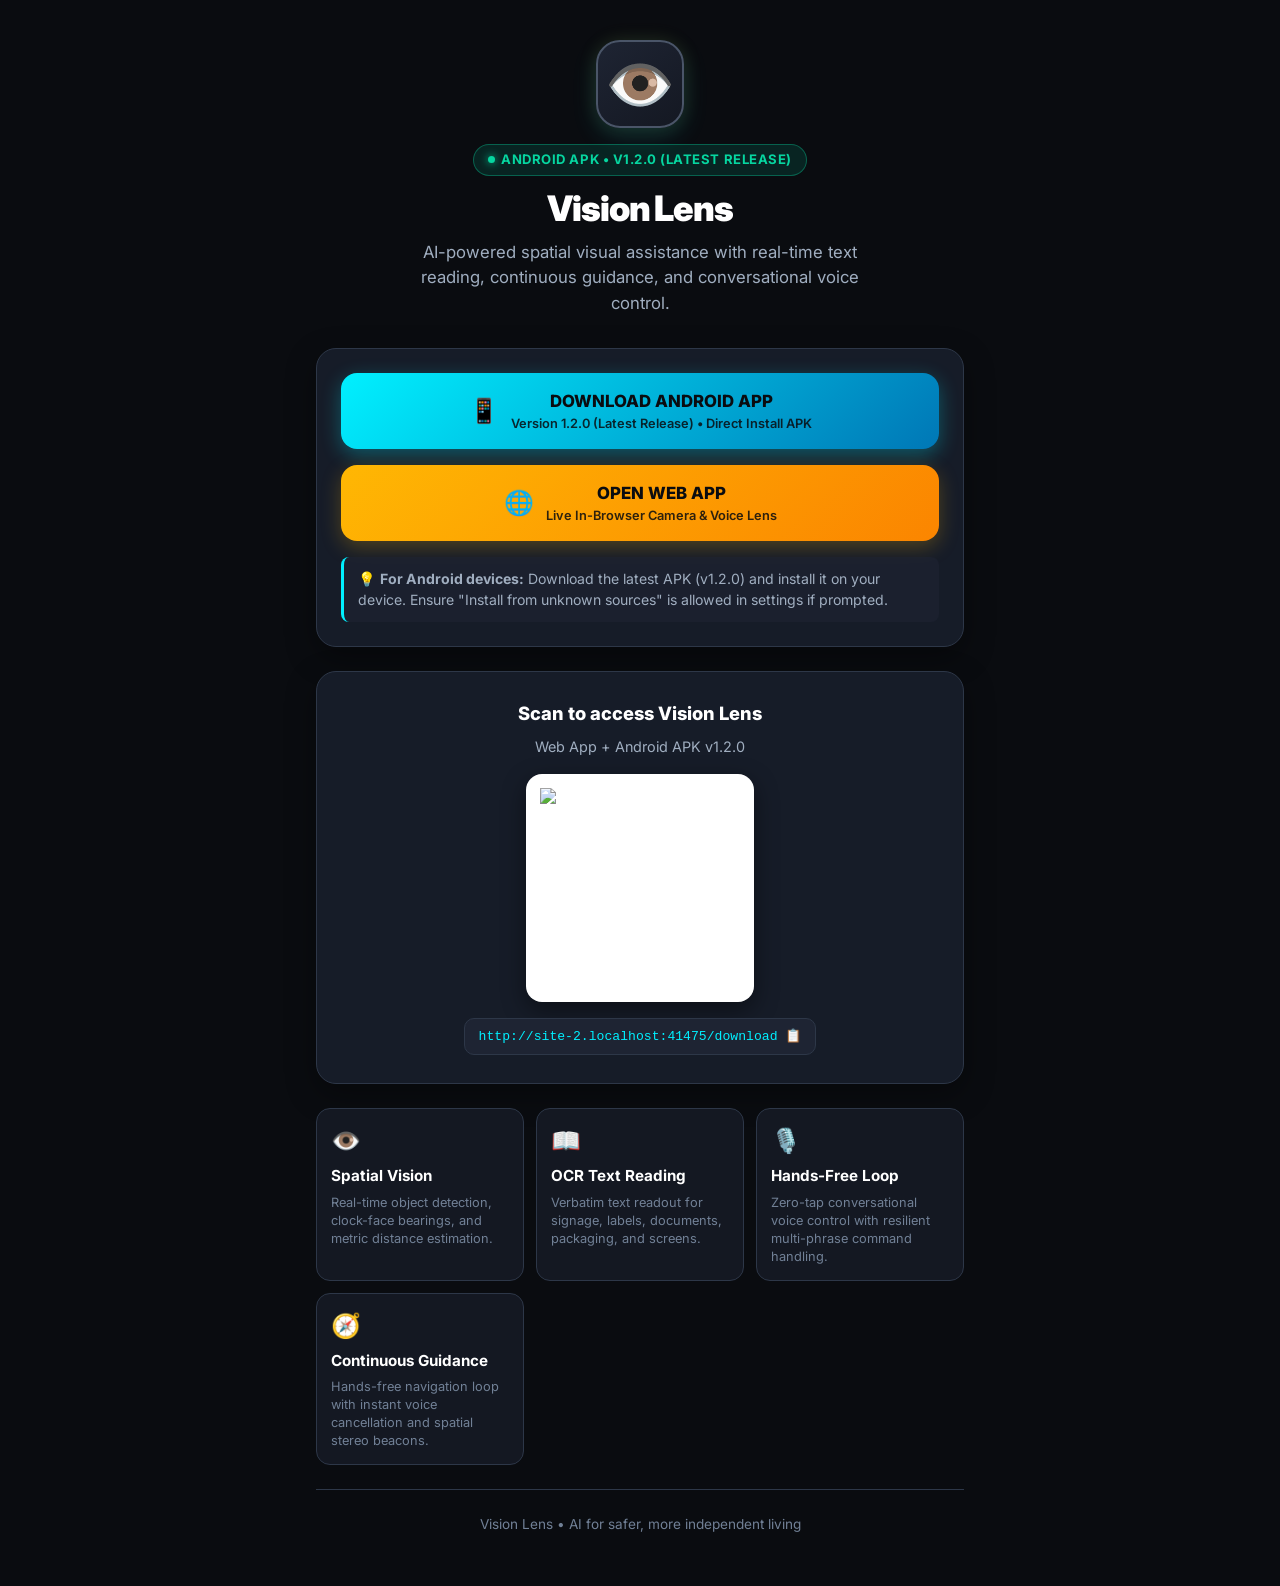
==== templates/download.html @ 53a80651 "Initial Vision Lens Hackathon Edition" ====
<!DOCTYPE html>
<html lang="en">
<head>
  <meta charset="UTF-8">
  <meta name="viewport" content="width=device-width, initial-scale=1.0, maximum-scale=1.0, user-scalable=no">
  <title>Download Vision Lens • AI Visual Assistant</title>
  <meta name="description" content="Download the Vision Lens Android App or launch the live Web App for AI-powered real-time spatial computer vision and voice guidance.">
  <!-- Google Fonts: Inter -->
  <link rel="preconnect" href="https://fonts.googleapis.com">
  <link rel="preconnect" href="https://fonts.gstatic.com" crossorigin>
  <link href="https://fonts.googleapis.com/css2?family=Inter:wght@400;500;600;700;800;900&display=swap" rel="stylesheet">
  <link rel="stylesheet" href="/static/style.css">
  <style>
    /* Dedicated Styles for Download Portal */
    .download-container {
      width: 100%;
      max-width: 680px;
      min-height: 100vh;
      display: flex;
      flex-direction: column;
      padding: 24px 16px 40px;
      gap: 24px;
      margin: 0 auto;
    }

    .hero-section {
      text-align: center;
      display: flex;
      flex-direction: column;
      align-items: center;
      gap: 12px;
      padding: 16px 8px 8px;
    }

    .app-icon-badge {
      font-size: 3.5rem;
      width: 88px;
      height: 88px;
      background: linear-gradient(145deg, #1e2433, #141822);
      border: 2px solid var(--border-active, #4a5568);
      border-radius: 24px;
      display: flex;
      align-items: center;
      justify-content: center;
      box-shadow: 0 8px 24px rgba(0, 240, 255, 0.15), 0 0 20px rgba(255, 183, 3, 0.1);
      margin-bottom: 4px;
    }

    .hero-title {
      font-size: 2.2rem;
      font-weight: 900;
      letter-spacing: -0.03em;
      color: #ffffff;
      line-height: 1.15;
    }

    .hero-subtitle {
      font-size: 1.05rem;
      color: var(--text-secondary, #a0aec0);
      max-width: 460px;
      line-height: 1.5;
    }

    .version-pill {
      display: inline-flex;
      align-items: center;
      gap: 6px;
      background: rgba(6, 214, 160, 0.12);
      color: #06d6a0;
      border: 1px solid rgba(6, 214, 160, 0.35);
      border-radius: 9999px;
      padding: 5px 14px;
      font-size: 0.82rem;
      font-weight: 700;
      letter-spacing: 0.04em;
      text-transform: uppercase;
    }

    .version-pill::before {
      content: "";
      width: 7px;
      height: 7px;
      background-color: #06d6a0;
      border-radius: 50%;
      box-shadow: 0 0 8px #06d6a0;
    }

    /* Actions Grid */
    .download-actions-card {
      background: var(--bg-card, #161c28);
      border: 1px solid var(--border-subtle, #2d3748);
      border-radius: var(--radius-lg, 20px);
      padding: 24px;
      display: flex;
      flex-direction: column;
      gap: 16px;
      box-shadow: 0 10px 30px rgba(0, 0, 0, 0.35);
    }

    .btn-action-large {
      display: flex;
      align-items: center;
      justify-content: center;
      gap: 12px;
      padding: 16px 20px;
      border-radius: 16px;
      font-size: 1.05rem;
      font-weight: 800;
      text-decoration: none;
      text-align: center;
      transition: transform 0.15s ease, box-shadow 0.2s ease, filter 0.2s ease;
      cursor: pointer;
      border: none;
    }

    .btn-action-large:active {
      transform: scale(0.98);
    }

    .btn-download-apk {
      background: linear-gradient(135deg, #00f0ff 0%, #0077b6 100%);
      color: #0a0c10;
      box-shadow: 0 6px 20px rgba(0, 240, 255, 0.3);
    }

    .btn-download-apk:hover {
      filter: brightness(1.1);
      box-shadow: 0 8px 26px rgba(0, 240, 255, 0.45);
    }

    .btn-open-web {
      background: linear-gradient(135deg, #ffb703 0%, #fb8500 100%);
      color: #0a0c10;
      box-shadow: 0 6px 20px rgba(255, 183, 3, 0.25);
    }

    .btn-open-web:hover {
      filter: brightness(1.1);
      box-shadow: 0 8px 26px rgba(255, 183, 3, 0.4);
    }

    .button-subtext {
      font-size: 0.8rem;
      font-weight: 600;
      opacity: 0.85;
      display: block;
    }

    .note-box {
      background: rgba(30, 36, 51, 0.6);
      border-left: 3px solid #00f0ff;
      border-radius: 8px;
      padding: 12px 14px;
      font-size: 0.88rem;
      color: var(--text-secondary, #a0aec0);
      line-height: 1.45;
    }

    /* QR Code Section */
    .qr-card {
      background: var(--bg-card, #161c28);
      border: 1px solid var(--border-subtle, #2d3748);
      border-radius: var(--radius-lg, 20px);
      padding: 28px 20px;
      display: flex;
      flex-direction: column;
      align-items: center;
      text-align: center;
      gap: 16px;
      box-shadow: 0 10px 30px rgba(0, 0, 0, 0.35);
    }

    .qr-badge-title {
      font-size: 1.15rem;
      font-weight: 800;
      color: #ffffff;
    }

    .qr-subtitle {
      font-size: 0.9rem;
      color: var(--text-secondary, #a0aec0);
      margin-top: -8px;
    }

    .qr-frame {
      background: #ffffff;
      padding: 14px;
      border-radius: 16px;
      box-shadow: 0 8px 24px rgba(0, 0, 0, 0.45);
      display: flex;
      align-items: center;
      justify-content: center;
      width: 228px;
      height: 228px;
    }

    .qr-frame img, .qr-frame canvas {
      display: block;
      width: 200px !important;
      height: 200px !important;
    }

    .qr-url-pill {
      background: var(--bg-surface-elevated, #1e2433);
      border: 1px solid var(--border-subtle, #2d3748);
      border-radius: 10px;
      padding: 8px 14px;
      font-size: 0.82rem;
      color: #00f0ff;
      font-family: monospace;
      word-break: break-all;
      max-width: 90%;
      cursor: pointer;
      transition: background 0.2s ease;
    }

    .qr-url-pill:hover {
      background: rgba(0, 240, 255, 0.1);
    }

    /* Highlights Grid */
    .features-grid {
      display: grid;
      grid-template-columns: repeat(auto-fit, minmax(180px, 1fr));
      gap: 12px;
    }

    .feature-card {
      background: var(--bg-surface, #141822);
      border: 1px solid var(--border-subtle, #2d3748);
      border-radius: var(--radius-md, 14px);
      padding: 14px;
      display: flex;
      flex-direction: column;
      gap: 6px;
    }

    .feature-icon {
      font-size: 1.5rem;
    }

    .feature-title {
      font-size: 0.95rem;
      font-weight: 700;
      color: #ffffff;
    }

    .feature-desc {
      font-size: 0.8rem;
      color: var(--text-muted, #718096);
      line-height: 1.4;
    }

    /* Footer */
    .download-footer {
      text-align: center;
      padding: 24px 12px 12px;
      font-size: 0.85rem;
      color: var(--text-muted, #718096);
      border-top: 1px solid var(--border-subtle, #2d3748);
      margin-top: auto;
    }

    @media (max-width: 480px) {
      .hero-title {
        font-size: 1.85rem;
      }
      .download-actions-card {
        padding: 18px 16px;
      }
      .qr-card {
        padding: 22px 16px;
      }
      .qr-frame {
        width: 208px;
        height: 208px;
      }
      .qr-frame img, .qr-frame canvas {
        width: 180px !important;
        height: 180px !important;
      }
    }
  </style>
</head>
<body>
  <div class="download-container">
    
    <!-- Hero / Brand Section -->
    <header class="hero-section">
      <div class="app-icon-badge" aria-hidden="true">👁️</div>
      <span class="version-pill">Android APK • v1.2.0 (Latest Release)</span>
      <h1 class="hero-title">Vision Lens</h1>
      <p class="hero-subtitle">
        AI-powered spatial visual assistance with real-time text reading, continuous guidance, and conversational voice control.
      </p>
    </header>

    <!-- Download & Web App Actions -->
    <section class="download-actions-card" aria-label="Download and launch options">
      <!-- APK Download Button -->
      <a
        href="/vision-lens.apk"
        download="vision-lens.apk"
        id="downloadApkBtn"
        class="btn-action-large btn-download-apk"
        aria-label="Download Android App APK v1.2.0"
      >
        <span style="font-size: 1.5rem;">📱</span>
        <div>
          <div>DOWNLOAD ANDROID APP</div>
          <span class="button-subtext">Version 1.2.0 (Latest Release) • Direct Install APK</span>
        </div>
      </a>

      <!-- Web App Launch Button -->
      <a
        href="/"
        id="openWebAppBtn"
        class="btn-action-large btn-open-web"
        aria-label="Open Vision Lens Web Application"
      >
        <span style="font-size: 1.5rem;">🌐</span>
        <div>
          <div>OPEN WEB APP</div>
          <span class="button-subtext">Live In-Browser Camera &amp; Voice Lens</span>
        </div>
      </a>

      <!-- Notice note -->
      <div class="note-box">
        💡 <strong>For Android devices:</strong> Download the latest APK (v1.2.0) and install it on your device. Ensure &quot;Install from unknown sources&quot; is allowed in settings if prompted.
      </div>
    </section>

    <!-- QR Code Section (Points to /download for Hackathon Posters) -->
    <section class="qr-card" aria-label="Poster QR Code">
      <h2 class="qr-badge-title">Scan to access Vision Lens</h2>
      <p class="qr-subtitle">Web App + Android APK v1.2.0</p>

      <div class="qr-frame" id="qrCodeContainer" title="QR Code pointing to download page">
        <!-- Generated dynamically via Javascript canvas / image -->
        <noscript>
          <img
            src="https://api.qrserver.com/v1/create-qr-code/?size=200x200&amp;data=https://vision-lens.vercel.app/download"
            alt="QR code to download page"
            width="200"
            height="200"
          />
        </noscript>
      </div>

      <div
        class="qr-url-pill"
        id="qrUrlPill"
        title="Click to copy link"
        onclick="copyDownloadUrl()"
      >
        <span id="qrUrlText">Loading link...</span> 📋
      </div>
    </section>

    <!-- Key Capabilities Highlights -->
    <section class="features-grid" aria-label="Feature highlights">
      <div class="feature-card">
        <span class="feature-icon">👁️</span>
        <h3 class="feature-title">Spatial Vision</h3>
        <p class="feature-desc">Real-time object detection, clock-face bearings, and metric distance estimation.</p>
      </div>

      <div class="feature-card">
        <span class="feature-icon">📖</span>
        <h3 class="feature-title">OCR Text Reading</h3>
        <p class="feature-desc">Verbatim text readout for signage, labels, documents, packaging, and screens.</p>
      </div>

      <div class="feature-card">
        <span class="feature-icon">🎙️</span>
        <h3 class="feature-title">Hands-Free Loop</h3>
        <p class="feature-desc">Zero-tap conversational voice control with resilient multi-phrase command handling.</p>
      </div>

      <div class="feature-card">
        <span class="feature-icon">🧭</span>
        <h3 class="feature-title">Continuous Guidance</h3>
        <p class="feature-desc">Hands-free navigation loop with instant voice cancellation and spatial stereo beacons.</p>
      </div>
    </section>

    <!-- Footer -->
    <footer class="download-footer">
      <p>Vision Lens • AI for safer, more independent living</p>
    </footer>

  </div>

  <!-- QR Code Library with Subresource Integrity and Fallback -->
  <script
    src="https://cdnjs.cloudflare.com/ajax/libs/qrcodejs/1.0.0/qrcode.min.js"
    integrity="sha512-CNgIRecGo7nphbeZ04Sc13ka07paqdeTu0WR1b4Mp20df05ZXXYsozbTWdzXUL098alcV8lEZhv53wdvo2VWDA=="
    crossorigin="anonymous"
    referrerpolicy="no-referrer"
  ></script>
  <script>
    (function () {
      // Determine canonical download URL
      const currentOrigin = window.location.origin || (window.location.protocol + '//' + window.location.host);
      const downloadPageUrl = currentOrigin + '/download';

      // Update URL display pill
      const qrUrlText = document.getElementById('qrUrlText');
      if (qrUrlText) {
        qrUrlText.textContent = downloadPageUrl;
      }

      // Render QR Code
      const qrContainer = document.getElementById('qrCodeContainer');
      if (qrContainer) {
        qrContainer.innerHTML = '';
        if (typeof QRCode !== 'undefined') {
          try {
            new QRCode(qrContainer, {
              text: downloadPageUrl,
              width: 200,
              height: 200,
              colorDark: "#000000",
              colorLight: "#ffffff",
              correctLevel: QRCode.CorrectLevel.M
            });
          } catch (e) {
            fallbackQrImage(qrContainer, downloadPageUrl);
          }
        } else {
          fallbackQrImage(qrContainer, downloadPageUrl);
        }
      }

      function fallbackQrImage(container, url) {
        const img = document.createElement('img');
        img.src = 'https://api.qrserver.com/v1/create-qr-code/?size=200x200&data=' + encodeURIComponent(url);
        img.alt = 'QR code to download page';
        img.width = 200;
        img.height = 200;
        container.appendChild(img);
      }

      window.copyDownloadUrl = function () {
        if (navigator.clipboard && navigator.clipboard.writeText) {
          navigator.clipboard.writeText(downloadPageUrl).then(() => {
            if (qrUrlText) {
              const original = qrUrlText.textContent;
              qrUrlText.textContent = 'Link copied to clipboard! ✅';
              setTimeout(() => { qrUrlText.textContent = original; }, 2000);
            }
          });
        }
      };
    })();
  </script>
</body>
</html>
---- static/style.css ----
/* ==========================================================================
   Gemini Visual Lens - Accessible High-Contrast Mobile Stylesheet
   ========================================================================== */

:root {
  --bg-primary: #0a0c10;
  --bg-surface: #141822;
  --bg-surface-elevated: #1e2433;
  --bg-card: #161c28;

  --text-primary: #ffffff;
  --text-secondary: #a0aec0;
  --text-muted: #718096;

  /* High-Contrast Accessible Accent Colors */
  --accent-amber: #ffb703;
  --accent-amber-hover: #e09f00;
  --accent-cyan: #00f0ff;
  --accent-green: #06d6a0;
  --accent-red: #ef476f;
  --accent-purple: #9d4edd;

  --border-subtle: #2d3748;
  --border-active: #4a5568;

  --radius-sm: 8px;
  --radius-md: 14px;
  --radius-lg: 20px;
  --radius-pill: 9999px;

  --shadow-subtle: 0 4px 12px rgba(0, 0, 0, 0.4);
  --shadow-glow: 0 0 20px rgba(255, 183, 3, 0.35);

  --font-sans: 'Inter', system-ui, -apple-system, BlinkMacSystemFont, 'Segoe UI', Roboto, sans-serif;
}

* {
  box-sizing: border-box;
  margin: 0;
  padding: 0;
  -webkit-tap-highlight-color: transparent;
}

body {
  font-family: var(--font-sans);
  background-color: var(--bg-primary);
  color: var(--text-primary);
  line-height: 1.5;
  min-height: 100vh;
  display: flex;
  justify-content: center;
  overflow-x: hidden;
}

.app-container {
  width: 100%;
  max-width: 540px;
  min-height: 100vh;
  display: flex;
  flex-direction: column;
  padding: 16px;
  gap: 16px;
}

/* ==========================================================================
   Header
   ========================================================================== */
.app-header {
  display: flex;
  justify-content: space-between;
  align-items: center;
  padding: 8px 4px;
}

.brand {
  display: flex;
  align-items: center;
  gap: 12px;
}

.brand-icon {
  font-size: 2rem;
  background: var(--bg-surface);
  border: 1px solid var(--border-subtle);
  border-radius: var(--radius-md);
  padding: 6px;
  display: flex;
  align-items: center;
  justify-content: center;
}

.brand-title {
  font-size: 1.25rem;
  font-weight: 800;
  letter-spacing: -0.02em;
  color: var(--text-primary);
}

.brand-subtitle {
  font-size: 0.8rem;
  color: var(--accent-cyan);
  font-weight: 500;
}

.header-controls {
  display: flex;
  gap: 8px;
}

.icon-button {
  background: var(--bg-surface);
  border: 1px solid var(--border-subtle);
  color: var(--text-primary);
  font-size: 1.25rem;
  width: 44px;
  height: 44px;
  border-radius: var(--radius-md);
  cursor: pointer;
  display: flex;
  align-items: center;
  justify-content: center;
  transition: all 0.2s ease;
}

.icon-button:hover, .icon-button:active {
  background: var(--bg-surface-elevated);
  border-color: var(--accent-cyan);
  transform: scale(1.05);
}

/* ==========================================================================
   Alert Banners
   ========================================================================== */
.alert-banner {
  display: flex;
  align-items: flex-start;
  gap: 12px;
  padding: 14px 16px;
  border-radius: var(--radius-md);
  font-size: 0.9rem;
  line-height: 1.4;
  animation: slideDown 0.3s ease;
}

.warning-banner {
  background: rgba(255, 183, 3, 0.15);
  border: 1px solid var(--accent-amber);
  color: #ffe8a3;
}

.warning-banner code {
  background: rgba(0, 0, 0, 0.3);
  padding: 2px 6px;
  border-radius: 4px;
  font-weight: 600;
  color: var(--accent-amber);
}

.error-banner {
  background: rgba(239, 71, 111, 0.15);
  border: 1px solid var(--accent-red);
  color: #ffb8c9;
}

.banner-icon {
  font-size: 1.3rem;
  flex-shrink: 0;
}

.banner-content {
  flex: 1;
}

.banner-content strong {
  display: block;
  font-size: 0.95rem;
  margin-bottom: 2px;
}

.dismiss-btn {
  background: none;
  border: none;
  color: inherit;
  font-size: 1.1rem;
  cursor: pointer;
  padding: 4px;
  opacity: 0.8;
}

/* ==========================================================================
   Camera Viewfinder
   ========================================================================== */
.camera-section {
  width: 100%;
}

.viewfinder-container {
  position: relative;
  width: 100%;
  aspect-ratio: 16 / 11;
  min-height: 290px;
  max-height: 48vh;
  background-color: #000;
  border-radius: var(--radius-lg);
  overflow: hidden;
  border: 2px solid var(--border-subtle);
  box-shadow: 0 8px 24px rgba(0, 0, 0, 0.5), var(--shadow-subtle);
  transition: all 0.3s ease;
}

@media (min-width: 480px) {
  .viewfinder-container {
    aspect-ratio: 16 / 10;
    min-height: 330px;
    max-height: 52vh;
  }
}

#cameraVideo {
  width: 100%;
  height: 100%;
  object-fit: cover;
  display: block;
}

/* Viewfinder Crosshair Overlays */
.viewfinder-overlay {
  position: absolute;
  inset: 0;
  pointer-events: none;
}

.corner {
  position: absolute;
  width: 28px;
  height: 28px;
  border-color: var(--accent-amber);
  border-style: solid;
}

.top-left { top: 16px; left: 16px; border-width: 3px 0 0 3px; border-top-left-radius: 6px; }
.top-right { top: 16px; right: 16px; border-width: 3px 3px 0 0; border-top-right-radius: 6px; }
.bottom-left { bottom: 16px; left: 16px; border-width: 0 0 3px 3px; border-bottom-left-radius: 6px; }
.bottom-right { bottom: 16px; right: 16px; border-width: 0 3px 3px 0; border-bottom-right-radius: 6px; }

.center-reticle {
  position: absolute;
  top: 50%;
  left: 50%;
  transform: translate(-50%, -50%);
  width: 32px;
  height: 32px;
  border: 1px dashed rgba(255, 255, 255, 0.3);
  border-radius: 50%;
}

.scan-line {
  position: absolute;
  left: 0;
  right: 0;
  height: 3px;
  background: linear-gradient(90deg, transparent, var(--accent-cyan), transparent);
  box-shadow: 0 0 12px var(--accent-cyan);
  animation: scanning 1.8s infinite ease-in-out;
}

@keyframes scanning {
  0% { top: 10%; opacity: 0; }
  25% { opacity: 1; }
  75% { opacity: 1; }
  100% { top: 90%; opacity: 0; }
}

.status-pill {
  position: absolute;
  bottom: 12px;
  left: 50%;
  transform: translateX(-50%);
  background: rgba(10, 12, 16, 0.88);
  backdrop-filter: blur(10px);
  padding: 6px 16px;
  border-radius: var(--radius-pill);
  border: 1px solid var(--border-subtle);
  display: flex;
  align-items: center;
  gap: 8px;
  font-size: 0.82rem;
  font-weight: 700;
  letter-spacing: 0.02em;
  color: var(--text-primary);
  z-index: 5;
  box-shadow: 0 4px 12px rgba(0, 0, 0, 0.4);
}

.status-dot {
  width: 9px;
  height: 9px;
  border-radius: 50%;
  display: inline-block;
  transition: all 0.25s ease;
}

.status-dot.ready {
  background-color: var(--accent-green);
  box-shadow: 0 0 10px var(--accent-green);
}

.status-dot.listening {
  background-color: var(--accent-cyan);
  box-shadow: 0 0 12px var(--accent-cyan);
  animation: listeningPulse 1s infinite alternate ease-in-out;
}

.status-dot.analyzing,
.status-dot.busy {
  background-color: var(--accent-amber);
  box-shadow: 0 0 12px var(--accent-amber);
  animation: pulse 0.8s infinite;
}

.status-dot.speaking {
  background-color: #00f0ff;
  box-shadow: 0 0 14px #00f0ff;
  animation: speakingGlow 0.9s infinite alternate ease-in-out;
}

.status-dot.error {
  background-color: var(--accent-red);
  box-shadow: 0 0 10px var(--accent-red);
}

@keyframes listeningPulse {
  0% { transform: scale(1); opacity: 0.8; }
  100% { transform: scale(1.35); opacity: 1; }
}

@keyframes speakingGlow {
  0% { transform: scale(1); box-shadow: 0 0 6px #00f0ff; }
  100% { transform: scale(1.3); box-shadow: 0 0 18px #00f0ff; }
}

@keyframes pulse {
  0%, 100% { opacity: 1; transform: scale(1); }
  50% { opacity: 0.4; transform: scale(1.2); }
}

.camera-placeholder {
  position: absolute;
  inset: 0;
  background: var(--bg-surface);
  display: flex;
  flex-direction: column;
  align-items: center;
  justify-content: center;
  padding: 24px;
  text-align: center;
  gap: 16px;
  z-index: 10;
}

.placeholder-icon {
  font-size: 3rem;
  color: var(--accent-amber);
}

/* ==========================================================================
   Controls Section
   ========================================================================== */
.controls-section {
  display: flex;
  flex-direction: column;
  gap: 12px;
}

.btn {
  display: flex;
  align-items: center;
  justify-content: center;
  gap: 10px;
  font-family: inherit;
  font-weight: 700;
  border-radius: var(--radius-md);
  border: none;
  cursor: pointer;
  transition: all 0.2s cubic-bezier(0.16, 1, 0.3, 1);
  user-select: none;
}

.btn-large {
  min-height: 64px;
  font-size: 1.15rem;
  letter-spacing: -0.01em;
}

.btn-primary {
  background-color: var(--accent-amber);
  color: #000000;
  box-shadow: var(--shadow-glow);
}

.btn-primary:hover:not(:disabled) {
  background-color: var(--accent-amber-hover);
  transform: translateY(-2px);
  box-shadow: 0 0 25px rgba(255, 183, 3, 0.5);
}

.btn-primary:active:not(:disabled) {
  transform: translateY(1px);
}

.btn-primary:disabled {
  background-color: #4a5568;
  color: #a0aec0;
  box-shadow: none;
  cursor: not-allowed;
}

/* Voice First Interaction Button */
.btn-voice {
  background: linear-gradient(135deg, #00f0ff 0%, #06d6a0 100%);
  color: #000000;
  box-shadow: 0 0 25px rgba(0, 240, 255, 0.4);
  position: relative;
  overflow: hidden;
}

.btn-voice:hover:not(:disabled) {
  transform: translateY(-2px);
  box-shadow: 0 0 35px rgba(0, 240, 255, 0.6);
}

.btn-voice:active:not(:disabled) {
  transform: translateY(1px);
}

.btn-voice.listening {
  background: linear-gradient(135deg, #ef476f 0%, #ffb703 100%);
  color: #ffffff;
  box-shadow: 0 0 35px rgba(239, 71, 111, 0.7);
  animation: voiceListeningGlow 1.2s infinite alternate ease-in-out;
}

.voice-icon {
  font-size: 1.4rem;
  transition: transform 0.2s ease;
}

.btn-voice.listening .voice-icon {
  transform: scale(1.2);
  animation: voiceMicBob 0.8s infinite alternate ease-in-out;
}

@keyframes voiceListeningGlow {
  0% { box-shadow: 0 0 20px rgba(239, 71, 111, 0.5); }
  100% { box-shadow: 0 0 45px rgba(255, 183, 3, 0.9); }
}

@keyframes voiceMicBob {
  0% { transform: scale(1.1); }
  100% { transform: scale(1.3); }
}

/* Voice Command Feedback Card */
.voice-feedback-card {
  background: rgba(22, 28, 40, 0.95);
  border: 1px solid var(--accent-cyan);
  border-radius: var(--radius-md);
  padding: 14px 18px;
  display: flex;
  flex-direction: column;
  gap: 6px;
  animation: slideDown 0.3s cubic-bezier(0.16, 1, 0.3, 1);
  box-shadow: 0 4px 20px rgba(0, 240, 255, 0.2);
}

.voice-feedback-header {
  display: flex;
  align-items: center;
  gap: 8px;
}

.voice-pulse-dot {
  width: 10px;
  height: 10px;
  border-radius: 50%;
  background-color: var(--accent-cyan);
  box-shadow: 0 0 10px var(--accent-cyan);
  animation: pulse 1s infinite;
}

.voice-feedback-card.error .voice-pulse-dot {
  background-color: var(--accent-red);
  box-shadow: 0 0 10px var(--accent-red);
}

.voice-feedback-title {
  font-size: 0.85rem;
  font-weight: 700;
  text-transform: uppercase;
  letter-spacing: 0.05em;
  color: var(--accent-cyan);
}

.voice-feedback-card.error .voice-feedback-title {
  color: var(--accent-red);
}

.voice-command-text {
  font-size: 1.05rem;
  font-weight: 600;
  color: #ffffff;
  line-height: 1.4;
  word-break: break-word;
}

.btn-action {
  background-color: var(--accent-cyan);
  color: #000000;
  padding: 12px 20px;
  font-size: 1rem;
}

.btn-action:hover {
  background-color: #33f3ff;
  transform: translateY(-1px);
}

.btn-outline {
  background: transparent;
  border: 2px solid var(--border-subtle);
  color: var(--text-primary);
  padding: 12px 18px;
  font-size: 0.95rem;
}

.btn-secondary {
  background: var(--bg-surface-elevated);
  border: 1px solid var(--border-subtle);
  color: var(--text-primary);
  padding: 10px 20px;
}

.sub-controls {
  display: flex;
  justify-content: space-between;
  align-items: center;
  flex-wrap: wrap;
  gap: 8px 12px;
  padding: 6px 4px;
}

.toggle-control {
  display: flex;
  align-items: center;
  gap: 10px;
  cursor: pointer;
  font-size: 0.9rem;
  color: var(--text-secondary);
}

.toggle-control input {
  display: none;
}

.toggle-slider {
  width: 44px;
  height: 24px;
  background-color: var(--border-subtle);
  border-radius: var(--radius-pill);
  position: relative;
  transition: background 0.3s;
}

.toggle-slider::after {
  content: '';
  position: absolute;
  width: 18px;
  height: 18px;
  border-radius: 50%;
  background-color: #fff;
  top: 3px;
  left: 3px;
  transition: transform 0.3s;
}

.toggle-control input:checked + .toggle-slider {
  background-color: var(--accent-amber);
}

.toggle-control input:checked + .toggle-slider::after {
  transform: translateX(20px);
  background-color: #000;
}

/* ==========================================================================
   Results & Cards Section
   ========================================================================== */
.results-section {
  animation: fadeIn 0.4s ease;
}

.card {
  background-color: var(--bg-card);
  border: 1px solid var(--border-subtle);
  border-radius: var(--radius-lg);
  padding: 20px;
  display: flex;
  flex-direction: column;
  gap: 16px;
  box-shadow: var(--shadow-subtle);
}

.card-header {
  display: flex;
  justify-content: space-between;
  align-items: center;
}

.card-title {
  font-size: 1.1rem;
  font-weight: 700;
  color: var(--accent-amber);
}

.badge {
  background: var(--bg-surface);
  border: 1px solid var(--border-subtle);
  color: var(--accent-cyan);
  padding: 4px 10px;
  border-radius: var(--radius-pill);
  font-size: 0.75rem;
  font-weight: 600;
}

.summary-box {
  background: var(--bg-surface);
  border-left: 4px solid var(--accent-amber);
  border-radius: var(--radius-sm);
  padding: 16px;
}

.spoken-summary-text {
  font-size: 1.15rem;
  font-weight: 600;
  line-height: 1.5;
  color: #ffffff;
}

.tts-controls {
  display: flex;
  gap: 10px;
}

.uncertainty-box {
  display: flex;
  align-items: center;
  gap: 10px;
  background: rgba(255, 183, 3, 0.1);
  border: 1px dashed var(--accent-amber);
  border-radius: var(--radius-sm);
  padding: 10px 14px;
  font-size: 0.85rem;
  color: #ffe082;
}

/* Objects Grid */
.objects-section {
  display: flex;
  flex-direction: column;
  gap: 12px;
}

.objects-heading {
  font-size: 0.95rem;
  font-weight: 700;
  color: var(--text-secondary);
  text-transform: uppercase;
  letter-spacing: 0.05em;
}

.objects-grid {
  display: grid;
  grid-template-columns: repeat(auto-fill, minmax(200px, 1fr));
  gap: 10px;
}

.object-item {
  background: var(--bg-surface);
  border: 1px solid var(--border-subtle);
  border-radius: var(--radius-md);
  padding: 12px 14px;
  display: flex;
  flex-direction: column;
  gap: 8px;
}

.object-item-header {
  display: flex;
  justify-content: space-between;
  align-items: center;
}

.object-name {
  font-weight: 700;
  font-size: 1rem;
  color: #ffffff;
  text-transform: capitalize;
}

.object-confidence {
  font-size: 0.75rem;
  color: var(--text-muted);
}

.object-tags {
  display: flex;
  flex-wrap: wrap;
  gap: 6px;
}

.tag {
  font-size: 0.75rem;
  font-weight: 600;
  padding: 3px 8px;
  border-radius: var(--radius-sm);
  display: flex;
  align-items: center;
  gap: 4px;
}

.tag-pos-far_left, .tag-pos-far-left { background: rgba(0, 240, 255, 0.25); color: var(--accent-cyan); font-weight: 700; }
.tag-pos-left { background: rgba(0, 240, 255, 0.15); color: var(--accent-cyan); }
.tag-pos-slightly_left, .tag-pos-slightly-left { background: rgba(0, 240, 255, 0.12); color: #80f7ff; }
.tag-pos-center { background: rgba(255, 183, 3, 0.2); color: var(--accent-amber); font-weight: 700; }
.tag-pos-slightly_right, .tag-pos-slightly-right { background: rgba(157, 78, 221, 0.15); color: #e2bbfd; }
.tag-pos-right { background: rgba(157, 78, 221, 0.2); color: #d09cf5; }
.tag-pos-far_right, .tag-pos-far-right { background: rgba(157, 78, 221, 0.3); color: #d09cf5; font-weight: 700; }

.tag-dist-very_close { background: rgba(239, 71, 111, 0.2); color: var(--accent-red); font-weight: 800; }
.tag-dist-close, .tag-dist-near { background: rgba(255, 183, 3, 0.15); color: var(--accent-amber); }
.tag-dist-medium { background: rgba(6, 214, 160, 0.15); color: var(--accent-green); }
.tag-dist-far { background: rgba(113, 128, 150, 0.2); color: var(--text-secondary); }

.tag-dist-metric {
  background: rgba(255, 255, 255, 0.1);
  color: #ffffff;
  border: 1px solid rgba(255, 255, 255, 0.2);
  font-weight: 700;
}

.object-spatial-instruction {
  font-size: 0.85rem;
  color: #e2e8f0;
  background: rgba(0, 0, 0, 0.25);
  border-radius: var(--radius-sm);
  padding: 6px 10px;
  border-left: 3px solid var(--accent-cyan);
}

.object-landmark {
  font-size: 0.8rem;
  color: var(--text-secondary);
  font-style: italic;
}

/* ==========================================================================
   Footer
   ========================================================================== */
.app-footer {
  margin-top: auto;
  text-align: center;
  padding: 16px 0;
  font-size: 0.75rem;
  color: var(--text-muted);
}

/* ==========================================================================
   Phase 3 Additions: Hazards, Target Finding & Continuous Guidance
   ========================================================================== */

/* Urgent Hazard Banner */
.hazard-banner {
  background: rgba(239, 71, 111, 0.25);
  border: 2px solid var(--accent-red);
  color: #ffd6df;
  animation: hazardPulse 1.2s infinite alternate;
}

@keyframes hazardPulse {
  from { box-shadow: 0 0 10px rgba(239, 71, 111, 0.3); }
  to { box-shadow: 0 0 25px rgba(239, 71, 111, 0.7); }
}

/* Target Search Banner */
.target-banner {
  background: rgba(0, 240, 255, 0.15);
  border: 1px solid var(--accent-cyan);
  color: #d7fbff;
}

/* Action Button Row */
.action-btn-row {
  display: flex;
  gap: 12px;
  width: 100%;
}

.action-btn-row .btn {
  flex: 1;
}

/* Guidance Button */
.btn-guidance {
  background: var(--bg-surface-elevated);
  border: 2px solid var(--accent-cyan);
  color: var(--accent-cyan);
  font-weight: 700;
}

.btn-guidance:hover, .btn-guidance:active {
  background: rgba(0, 240, 255, 0.2);
  transform: translateY(-1px);
}

.btn-guidance.active {
  background: var(--accent-cyan);
  color: #000000;
  border-color: var(--accent-cyan);
  box-shadow: 0 0 20px rgba(0, 240, 255, 0.5);
  animation: guidanceGlow 2s infinite;
}

@keyframes guidanceGlow {
  0%, 100% { box-shadow: 0 0 12px rgba(0, 240, 255, 0.4); }
  50% { box-shadow: 0 0 25px rgba(0, 240, 255, 0.8); }
}

/* Continuous Guidance Badge on Viewfinder */
.continuous-badge {
  position: absolute;
  top: 12px;
  left: 12px;
  background: rgba(10, 12, 16, 0.85);
  border: 1px solid var(--accent-cyan);
  color: var(--accent-cyan);
  font-size: 0.75rem;
  font-weight: 700;
  padding: 6px 12px;
  border-radius: var(--radius-pill);
  display: flex;
  align-items: center;
  gap: 8px;
  backdrop-filter: blur(8px);
  z-index: 5;
}

.pulse-ring {
  width: 8px;
  height: 8px;
  border-radius: 50%;
  background: var(--accent-cyan);
  box-shadow: 0 0 0 0 rgba(0, 240, 255, 0.7);
  animation: ringPulse 1.5s infinite;
}

@keyframes ringPulse {
  0% { transform: scale(0.95); box-shadow: 0 0 0 0 rgba(0, 240, 255, 0.7); }
  70% { transform: scale(1); box-shadow: 0 0 0 8px rgba(0, 240, 255, 0); }
  100% { transform: scale(0.95); box-shadow: 0 0 0 0 rgba(0, 240, 255, 0); }
}

/* HUD Directional Guidance Overlays */
.guide-arrow {
  position: absolute;
  top: 50%;
  transform: translateY(-50%);
  background: rgba(0, 240, 255, 0.85);
  color: #000000;
  font-weight: 800;
  font-size: 0.85rem;
  padding: 8px 14px;
  border-radius: var(--radius-pill);
  box-shadow: 0 0 15px rgba(0, 240, 255, 0.6);
  z-index: 4;
  letter-spacing: 0.05em;
  animation: bounceArrow 1s infinite alternate;
}

.guide-left {
  left: 14px;
}

.guide-right {
  right: 14px;
}

@keyframes bounceArrow {
  from { opacity: 0.8; transform: translateY(-50%) scale(0.95); }
  to { opacity: 1; transform: translateY(-50%) scale(1.05); }
}

.target-locked-pill {
  position: absolute;
  top: 50%;
  left: 50%;
  transform: translate(-50%, -50%);
  background: rgba(6, 214, 160, 0.95);
  color: #000000;
  font-weight: 800;
  font-size: 0.85rem;
  padding: 8px 16px;
  border-radius: var(--radius-pill);
  box-shadow: 0 0 20px rgba(6, 214, 160, 0.8);
  z-index: 4;
  animation: popIn 0.3s cubic-bezier(0.175, 0.885, 0.32, 1.275);
}

@keyframes popIn {
  0% { transform: translate(-50%, -50%) scale(0.6); opacity: 0; }
  100% { transform: translate(-50%, -50%) scale(1); opacity: 1; }
}

/* Spatial Guidance Direction Box in Results */
.guidance-direction-box {
  display: flex;
  align-items: flex-start;
  gap: 12px;
  background: rgba(0, 240, 255, 0.1);
  border: 1px solid var(--accent-cyan);
  border-radius: var(--radius-md);
  padding: 12px 16px;
}

.guidance-icon {
  font-size: 1.5rem;
}

.guidance-content {
  display: flex;
  flex-direction: column;
  gap: 4px;
}

.guidance-label {
  font-size: 0.75rem;
  font-weight: 700;
  text-transform: uppercase;
  color: var(--accent-cyan);
  letter-spacing: 0.05em;
}

.guidance-direction-text {
  font-size: 0.95rem;
  font-weight: 600;
  color: #ffffff;
  line-height: 1.4;
}

/* Clock Direction Badge */
.tag-clock {
  background: rgba(255, 183, 3, 0.18);
  color: var(--accent-amber);
  font-weight: 700;
}

/* ==========================================================================
   Text / Query Input & Quick Action Chips
   ========================================================================== */
.query-input-form {
  display: flex;
  flex-direction: column;
  gap: 8px;
  width: 100%;
}

.query-input-wrapper {
  display: flex;
  align-items: center;
  position: relative;
  width: 100%;
  background: var(--bg-surface);
  border: 1.5px solid var(--border-subtle);
  border-radius: var(--radius-md);
  transition: all 0.2s ease;
}

.query-input-wrapper:focus-within {
  border-color: var(--accent-amber);
  box-shadow: 0 0 12px rgba(255, 183, 3, 0.25);
}

.query-input {
  flex: 1;
  background: transparent;
  border: none;
  color: #ffffff;
  font-size: 0.95rem;
  font-family: inherit;
  padding: 12px 14px;
  outline: none;
}

.query-input::placeholder {
  color: var(--text-muted);
}

.btn-send-query {
  background: var(--accent-amber);
  color: #0a0c10;
  border: none;
  font-size: 1rem;
  font-weight: 800;
  width: 40px;
  height: 40px;
  margin-right: 4px;
  border-radius: var(--radius-sm);
  cursor: pointer;
  display: flex;
  align-items: center;
  justify-content: center;
  transition: all 0.2s ease;
}

.btn-send-query:hover, .btn-send-query:active {
  background: var(--accent-amber-hover);
  transform: scale(1.05);
}

.btn-send-query:disabled {
  opacity: 0.5;
  cursor: not-allowed;
}

.quick-chips-row {
  display: flex;
  gap: 6px;
  overflow-x: auto;
  padding-bottom: 4px;
  scrollbar-width: none;
}

.quick-chips-row::-webkit-scrollbar {
  display: none;
}

.quick-chip {
  background: var(--bg-surface);
  border: 1px solid var(--border-subtle);
  color: var(--text-secondary);
  font-size: 0.8rem;
  font-weight: 600;
  padding: 6px 12px;
  border-radius: var(--radius-pill);
  white-space: nowrap;
  cursor: pointer;
  transition: all 0.2s ease;
}

.quick-chip:hover, .quick-chip:active {
  background: var(--bg-surface-elevated);
  border-color: var(--accent-cyan);
  color: #ffffff;
  transform: translateY(-1px);
}

/* Utility Classes */
.hidden {
  display: none !important;
}

/* Path Status Badges */
.badge-path-clear {
  background: rgba(34, 197, 94, 0.18);
  border: 1px solid rgba(34, 197, 94, 0.5);
  color: #4ade80;
}

.badge-path-partially_blocked {
  background: rgba(245, 158, 11, 0.18);
  border: 1px solid rgba(245, 158, 11, 0.5);
  color: #fbbf24;
}

.badge-path-blocked {
  background: rgba(239, 68, 68, 0.18);
  border: 1px solid rgba(239, 68, 68, 0.5);
  color: #f87171;
}

.badge-path-uncertain {
  background: rgba(168, 85, 247, 0.18);
  border: 1px solid rgba(168, 85, 247, 0.5);
  color: #c084fc;
}

/* Obstacle Highlight Card & Tag */
.object-item-obstacle {
  border-color: rgba(239, 68, 68, 0.5);
  background: linear-gradient(135deg, rgba(239, 68, 68, 0.05) 0%, var(--bg-surface) 100%);
}

.tag-obstacle {
  background: rgba(239, 68, 68, 0.2);
  border: 1px solid rgba(239, 68, 68, 0.6);
  color: #f87171;
  font-weight: 700;
}

.tag-landmark {
  background: rgba(14, 165, 233, 0.15);
  border: 1px solid rgba(14, 165, 233, 0.4);
  color: #38bdf8;
}

@keyframes fadeIn {
  from { opacity: 0; transform: translateY(8px); }
  to { opacity: 1; transform: translateY(0); }
}

@keyframes slideDown {
  from { opacity: 0; transform: translateY(-8px); }
  to { opacity: 1; transform: translateY(0); }
}
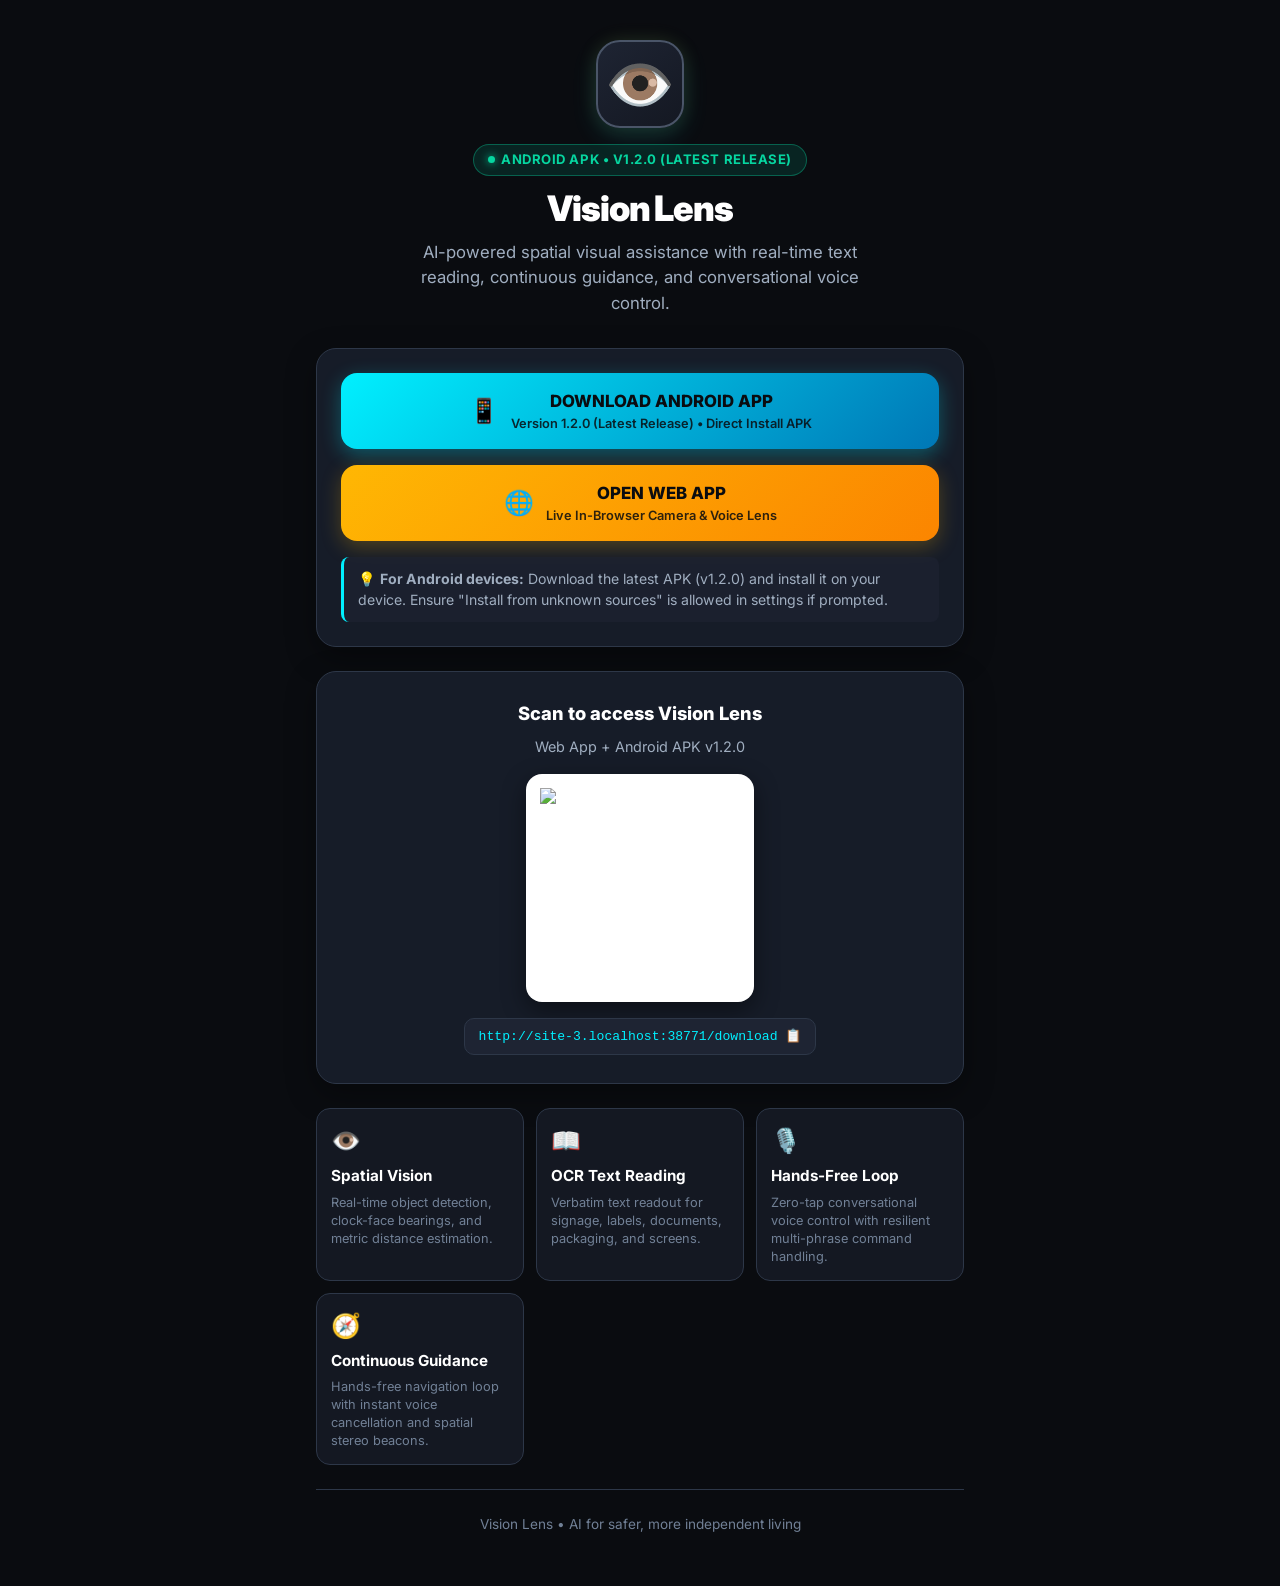
==== commit f9ee2a53: "fix: resolve TTS freeze, configure Gemini 2.5 Flash, and prepare Android Hackathon edition" ====
--- a/templates/download.html
+++ b/templates/download.html
@@ -341,7 +341,7 @@
         <!-- Generated dynamically via Javascript canvas / image -->
         <noscript>
           <img
-            src="https://api.qrserver.com/v1/create-qr-code/?size=200x200&amp;data=https://vision-lens.vercel.app/download"
+            src="https://api.qrserver.com/v1/create-qr-code/?size=200x200&amp;data=https://vision-lens-ivory.vercel.app/download"
             alt="QR code to download page"
             width="200"
             height="200"
--- a/static/style.css
+++ b/static/style.css
@@ -1122,4 +1122,87 @@
   to { opacity: 1; transform: translateY(0); }
 }
 
-
+/* ==========================================================================
+   Mobile Responsive Adaptations (Prevent Horizontal Overflow & Clipping)
+   ========================================================================== */
+@media (max-width: 480px) {
+  .app-container {
+    padding: 12px 10px;
+    gap: 12px;
+  }
+
+  .viewfinder-container {
+    aspect-ratio: 16 / 11;
+    min-height: 230px;
+    max-height: 40vh;
+    border-radius: var(--radius-md);
+  }
+
+  .brand-title {
+    font-size: 1.15rem;
+  }
+
+  .btn-large {
+    min-height: 56px;
+    font-size: 1.05rem;
+    padding: 12px 16px;
+  }
+
+  .action-btn-row {
+    gap: 8px;
+  }
+
+  .sub-controls {
+    display: grid;
+    grid-template-columns: repeat(2, 1fr);
+    gap: 8px;
+    padding: 6px 2px;
+  }
+
+  .toggle-control {
+    font-size: 0.8rem;
+    gap: 6px;
+  }
+
+  .toggle-slider {
+    width: 38px;
+    height: 20px;
+  }
+
+  .toggle-slider::after {
+    width: 14px;
+    height: 14px;
+    top: 3px;
+    left: 3px;
+  }
+
+  .toggle-control input:checked + .toggle-slider::after {
+    transform: translateX(18px);
+  }
+
+  .objects-grid {
+    grid-template-columns: 1fr;
+    gap: 8px;
+  }
+
+  .query-input-form {
+    gap: 8px;
+  }
+}
+
+@media (max-width: 350px) {
+  .sub-controls {
+    grid-template-columns: 1fr;
+  }
+
+  .action-btn-row {
+    flex-direction: column;
+    gap: 8px;
+  }
+
+  .brand-subtitle {
+    display: none;
+  }
+}
+
+
